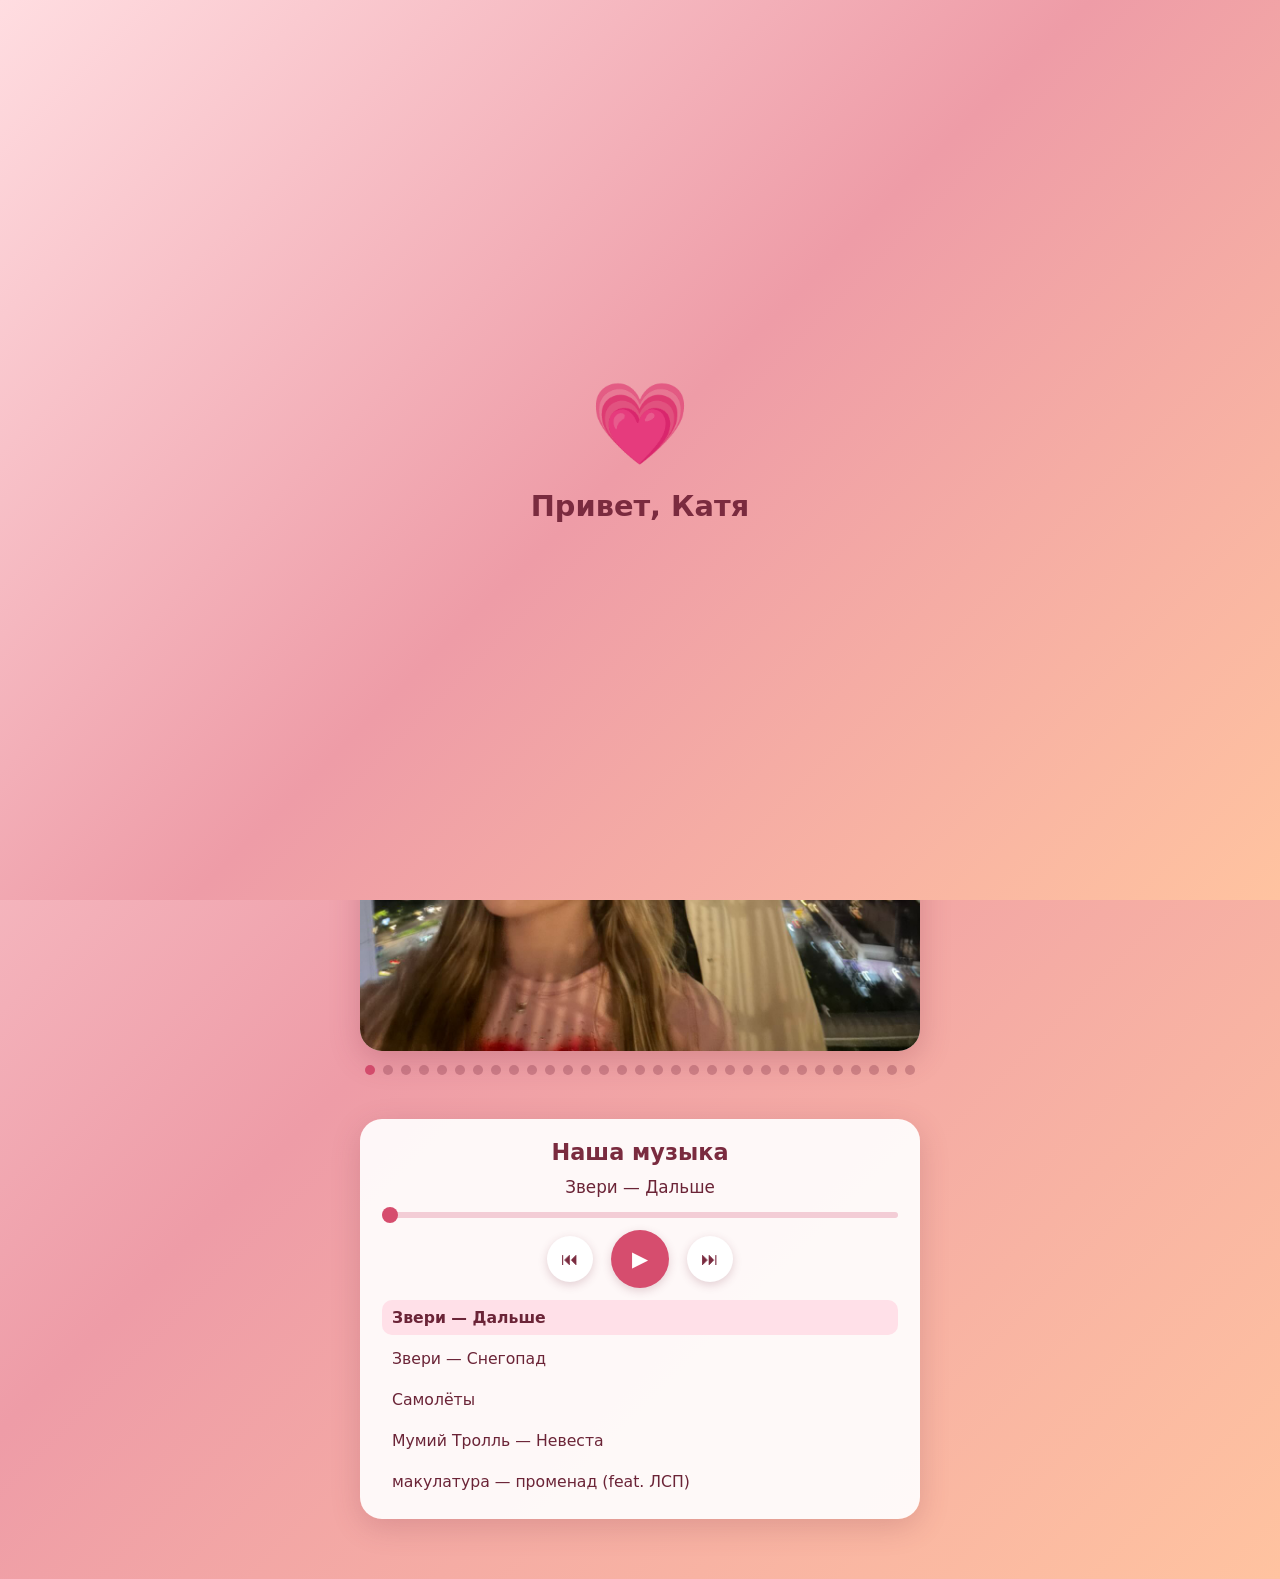
==== index.html @ 738f1683 "Slow down flying memes Co-Authored-By: Claude Fable 5 <noreply@anthropic.com> Claude-Session: https:" ====
<!DOCTYPE html>
<html lang="ru">
<head>
<meta charset="UTF-8">
<meta name="viewport" content="width=device-width, initial-scale=1.0">
<title>Для Кати</title>
<link rel="icon" href="data:image/svg+xml,<svg xmlns='http://www.w3.org/2000/svg' viewBox='0 0 100 100'><text y='.9em' font-size='90'>💗</text></svg>">
<meta name="theme-color" content="#ee9ca7">
<meta property="og:title" content="Для Кати">
<meta property="og:description" content="Маленький сайт для Каті">
<meta property="og:image" content="https://katya.persashagrata.com/photos/IMG_3792.JPEG">
<meta property="og:url" content="https://katya.persashagrata.com/">
<meta property="og:type" content="website">
<style>
  * { margin: 0; padding: 0; box-sizing: border-box; }
  body {
    font-family: 'Segoe UI', system-ui, sans-serif;
    min-height: 100vh;
    background: linear-gradient(135deg, #ffdde1 0%, #ee9ca7 50%, #ffc3a0 100%);
    display: flex;
    flex-direction: column;
    align-items: center;
    padding: 40px 24px 60px;
    overflow-x: hidden;
  }
  h1 {
    color: #7a2b3f;
    font-size: clamp(1.4rem, 4vw, 2.2rem);
    text-align: center;
    margin-bottom: 8px;
  }
  .subtitle {
    color: #a04a5e;
    text-align: center;
    margin-bottom: 28px;
    font-size: 1.05rem;
  }
  .buttons {
    display: grid;
    grid-template-columns: repeat(auto-fit, minmax(150px, 1fr));
    gap: 14px;
    width: 100%;
    max-width: 560px;
    margin-bottom: 28px;
  }
  button.mood {
    border: none;
    border-radius: 18px;
    padding: 18px 12px;
    font-size: 1.05rem;
    font-family: inherit;
    cursor: pointer;
    background: rgba(255,255,255,0.85);
    color: #7a2b3f;
    box-shadow: 0 4px 14px rgba(122,43,63,0.18);
    transition: transform .15s ease, box-shadow .15s ease;
  }
  button.mood:hover { transform: translateY(-3px) scale(1.03); box-shadow: 0 8px 20px rgba(122,43,63,0.25); }
  button.mood:active { transform: scale(0.96); }
  .card {
    background: rgba(255,255,255,0.92);
    border-radius: 22px;
    padding: 26px 30px;
    max-width: 560px;
    width: 100%;
    min-height: 110px;
    text-align: center;
    color: #6b2437;
    font-size: 1.15rem;
    line-height: 1.5;
    box-shadow: 0 8px 30px rgba(122,43,63,0.2);
    display: flex;
    flex-direction: column;
    align-items: center;
    justify-content: center;
    gap: 16px;
    animation: pop .3s ease;
  }
  .card img {
    max-width: 100%;
    max-height: 320px;
    border-radius: 16px;
    box-shadow: 0 6px 18px rgba(122,43,63,0.25);
    object-fit: cover;
  }
  @keyframes pop { from { transform: scale(.92); opacity: 0; } to { transform: scale(1); opacity: 1; } }
  .hug-btn {
    margin-top: 22px;
    border: none;
    border-radius: 999px;
    padding: 14px 34px;
    font-size: 1.1rem;
    font-family: inherit;
    cursor: pointer;
    background: #d64d6e;
    color: #fff;
    box-shadow: 0 6px 18px rgba(214,77,110,0.4);
    transition: transform .15s ease;
  }
  .hug-btn:hover { transform: scale(1.05); }
  .hug-count { margin-top: 10px; color: #a04a5e; font-size: .95rem; }

  /* Галерея */
  .gallery {
    display: none;
    margin-top: 44px;
    width: 100%;
    max-width: 560px;
    flex-direction: column;
    align-items: center;
  }
  .gallery h2 {
    color: #7a2b3f;
    margin-bottom: 16px;
    font-size: 1.4rem;
  }
  .frame {
    position: relative;
    width: 100%;
    border-radius: 22px;
    overflow: hidden;
    background: rgba(255,255,255,0.7);
    box-shadow: 0 8px 30px rgba(122,43,63,0.25);
    aspect-ratio: 4/3;
  }
  .frame img {
    position: absolute;
    inset: 0;
    width: 100%;
    height: 100%;
    object-fit: cover;
    opacity: 0;
    transition: opacity .8s ease;
  }
  .frame img.active { opacity: 1; }
  .nav {
    position: absolute;
    top: 50%;
    transform: translateY(-50%);
    background: rgba(255,255,255,0.75);
    border: none;
    border-radius: 50%;
    width: 42px;
    height: 42px;
    font-size: 1.2rem;
    color: #7a2b3f;
    cursor: pointer;
    z-index: 5;
    box-shadow: 0 3px 10px rgba(122,43,63,0.3);
  }
  .nav:hover { background: #fff; }
  .nav.prev { left: 10px; }
  .nav.next { right: 10px; }
  .dots { display: flex; gap: 8px; margin-top: 14px; }
  .dots span {
    width: 10px; height: 10px; border-radius: 50%;
    background: rgba(122,43,63,0.3); cursor: pointer; transition: background .2s;
  }
  .dots span.on { background: #d64d6e; }

  /* Секретная кнопка-подарок и купоны */
  .gift-btn {
    position: fixed;
    right: 18px;
    bottom: 18px;
    border: none;
    background: rgba(255,255,255,0.85);
    border-radius: 50%;
    width: 54px;
    height: 54px;
    font-size: 1.6rem;
    cursor: pointer;
    box-shadow: 0 4px 14px rgba(122,43,63,0.3);
    z-index: 20;
    transition: transform .15s ease;
    animation: wiggle 3s ease-in-out infinite;
  }
  .gift-btn:hover { transform: scale(1.12); }
  @keyframes wiggle {
    0%, 90%, 100% { transform: rotate(0); }
    92% { transform: rotate(-8deg); }
    94% { transform: rotate(8deg); }
    96% { transform: rotate(-6deg); }
    98% { transform: rotate(6deg); }
  }
  .modal-bg {
    position: fixed;
    inset: 0;
    background: rgba(80,20,35,0.45);
    display: none;
    align-items: center;
    justify-content: center;
    z-index: 30;
    padding: 20px;
  }
  .modal-bg.open { display: flex; }
  .modal {
    background: #fff7f8;
    border-radius: 24px;
    max-width: 480px;
    width: 100%;
    max-height: 85vh;
    overflow-y: auto;
    padding: 26px 22px;
    box-shadow: 0 12px 40px rgba(80,20,35,0.4);
    animation: pop .3s ease;
  }
  .modal h2 { color: #7a2b3f; text-align: center; margin-bottom: 6px; }
  .modal .hint { color: #a04a5e; text-align: center; font-size: .92rem; margin-bottom: 18px; }
  .coupon {
    display: flex;
    align-items: center;
    justify-content: space-between;
    gap: 12px;
    background: #fff;
    border: 2px dashed #e8a2b3;
    border-radius: 16px;
    padding: 14px 16px;
    margin-bottom: 12px;
  }
  .coupon.used { opacity: .55; border-style: solid; }
  .coupon .txt { color: #6b2437; font-size: 1rem; line-height: 1.35; }
  .coupon .txt small { display: block; color: #a04a5e; margin-top: 2px; }
  .coupon button {
    border: none;
    border-radius: 999px;
    padding: 9px 16px;
    font-family: inherit;
    font-size: .9rem;
    cursor: pointer;
    background: #d64d6e;
    color: #fff;
    white-space: nowrap;
  }
  .coupon.used button { background: #b8a0a6; cursor: default; }
  .modal .close {
    display: block;
    margin: 8px auto 0;
    border: none;
    background: none;
    color: #a04a5e;
    font-family: inherit;
    font-size: .95rem;
    cursor: pointer;
    text-decoration: underline;
  }
  .heart {
    position: fixed;
    bottom: -30px;
    font-size: 24px;
    animation: fly 3.5s linear forwards;
    pointer-events: none;
    z-index: 10;
  }
  @keyframes fly { to { transform: translateY(-110vh) rotate(20deg); opacity: 0; } }

  /* Причины */
  .reasons {
    margin-top: 44px;
    width: 100%;
    max-width: 560px;
  }
  .reasons h2 { color: #7a2b3f; text-align: center; margin-bottom: 16px; font-size: 1.4rem; }
  .reason {
    background: rgba(255,255,255,0.85);
    border-radius: 16px;
    padding: 14px 18px;
    margin-bottom: 10px;
    color: #6b2437;
    font-size: 1rem;
    line-height: 1.4;
    box-shadow: 0 4px 14px rgba(122,43,63,0.15);
  }
  .footer-line {
    margin-top: 40px;
    color: #a04a5e;
    font-size: .95rem;
    text-align: center;
  }

  /* Мини-игра */
  .game-btn {
    margin-top: 14px;
    border: none;
    border-radius: 999px;
    padding: 12px 28px;
    font-size: 1rem;
    font-family: inherit;
    cursor: pointer;
    background: rgba(255,255,255,0.85);
    color: #7a2b3f;
    box-shadow: 0 4px 14px rgba(122,43,63,0.2);
    transition: transform .15s ease;
  }
  .game-btn:hover { transform: scale(1.05); }
  .game-bg {
    position: fixed;
    inset: 0;
    background: linear-gradient(160deg, #ffe3e8, #ffd1dc);
    display: none;
    z-index: 40;
    overflow: hidden;
    touch-action: manipulation;
  }
  .game-bg.open { display: block; }
  .game-hud {
    position: absolute;
    top: 14px;
    left: 0; right: 0;
    display: flex;
    justify-content: center;
    gap: 24px;
    color: #7a2b3f;
    font-size: 1.15rem;
    font-weight: 600;
    z-index: 3;
    pointer-events: none;
  }
  .game-exit {
    position: absolute;
    top: 12px;
    right: 14px;
    border: none;
    background: rgba(255,255,255,0.8);
    border-radius: 50%;
    width: 40px; height: 40px;
    font-size: 1rem;
    cursor: pointer;
    z-index: 4;
  }
  .game-heart {
    position: absolute;
    top: -60px;
    animation: fall linear forwards;
    cursor: pointer;
    user-select: none;
    -webkit-user-select: none;
    z-index: 2;
  }
  @keyframes fall { to { transform: translateY(118vh); } }
  .game-end {
    position: absolute;
    inset: 0;
    display: none;
    flex-direction: column;
    align-items: center;
    justify-content: center;
    gap: 14px;
    z-index: 5;
    color: #7a2b3f;
    text-align: center;
    background: rgba(255,247,248,0.9);
    font-size: 1.2rem;
    padding: 20px;
  }
  .game-end.show { display: flex; }
  .game-end button {
    border: none;
    border-radius: 999px;
    padding: 12px 28px;
    font-family: inherit;
    font-size: 1rem;
    cursor: pointer;
    background: #d64d6e;
    color: #fff;
  }

  /* Плеер */
  .player {
    display: none;
    margin-top: 44px;
    width: 100%;
    max-width: 560px;
    background: rgba(255,255,255,0.92);
    border-radius: 22px;
    padding: 20px 22px;
    box-shadow: 0 8px 30px rgba(122,43,63,0.2);
    flex-direction: column;
    gap: 12px;
  }
  .player h2 { color: #7a2b3f; font-size: 1.4rem; text-align: center; }
  .player-now {
    color: #6b2437;
    text-align: center;
    font-size: 1.05rem;
    min-height: 1.4em;
  }
  .player-controls {
    display: flex;
    justify-content: center;
    align-items: center;
    gap: 18px;
  }
  .player-controls button {
    border: none;
    border-radius: 50%;
    width: 46px;
    height: 46px;
    font-size: 1.1rem;
    cursor: pointer;
    background: #fff;
    color: #7a2b3f;
    box-shadow: 0 3px 10px rgba(122,43,63,0.2);
  }
  .player-controls .play {
    width: 58px;
    height: 58px;
    background: #d64d6e;
    color: #fff;
    font-size: 1.3rem;
  }
  .player-progress {
    -webkit-appearance: none;
    appearance: none;
    width: 100%;
    height: 6px;
    border-radius: 3px;
    background: #f3cdd6;
    outline: none;
    cursor: pointer;
  }
  .player-progress::-webkit-slider-thumb {
    -webkit-appearance: none;
    width: 16px; height: 16px;
    border-radius: 50%;
    background: #d64d6e;
    cursor: pointer;
  }
  .player-list { display: flex; flex-direction: column; gap: 6px; }
  .player-track {
    border: none;
    background: none;
    text-align: left;
    font-family: inherit;
    font-size: .98rem;
    color: #6b2437;
    padding: 8px 10px;
    border-radius: 10px;
    cursor: pointer;
  }
  .player-track:hover { background: #ffeef2; }
  .player-track.playing { background: #ffe0e8; font-weight: 600; }

  /* Заставка */
  .splash {
    position: fixed;
    inset: 0;
    background: linear-gradient(135deg, #ffdde1 0%, #ee9ca7 50%, #ffc3a0 100%);
    display: flex;
    flex-direction: column;
    align-items: center;
    justify-content: center;
    gap: 18px;
    z-index: 100;
    transition: opacity .8s ease;
  }
  .splash.hide { opacity: 0; pointer-events: none; }
  .splash-heart {
    font-size: 5rem;
    animation: beat 1s ease-in-out infinite;
  }
  @keyframes beat {
    0%, 100% { transform: scale(1); }
    25% { transform: scale(1.25); }
    40% { transform: scale(1); }
    60% { transform: scale(1.15); }
  }
  .splash-text {
    color: #7a2b3f;
    font-size: 1.8rem;
    font-weight: 600;
    animation: pop .9s ease;
  }

  .sound-btn {
    position: fixed;
    right: 18px;
    top: 18px;
    border: none;
    background: rgba(255,255,255,0.85);
    border-radius: 50%;
    width: 44px;
    height: 44px;
    font-size: 1.15rem;
    cursor: pointer;
    box-shadow: 0 4px 14px rgba(122,43,63,0.25);
    z-index: 20;
  }
</style>
</head>
<body>
  <h1>Катя, привет</h1>

  <div class="buttons">
    <button class="mood" data-mood="sad">Мне грустно</button>
    <button class="mood" data-mood="tired">Я устала</button>
    <button class="mood" data-mood="angry">Я злюсь</button>
    <button class="mood" data-mood="miss">Скучаю</button>
    <button class="mood" data-mood="anxious">Тревожно</button>
    <button class="mood" data-mood="happy">Мне хорошо</button>
  </div>

  <div class="card" id="card" style="display:none"></div>

  <button class="hug-btn" id="hugBtn">Обнять</button>
  <div class="hug-count" id="hugCount"></div>
  <button class="game-btn" id="gameBtn">Поймай сердечки</button>

  <section class="reasons">
    <h2>Почему я тебя люблю</h2>
    <div class="reason">Ты компактная: идеально помещаешься в мои объятия</div>
    <div class="reason">Ты моя личная перемога</div>
  </section>

  <section class="gallery" id="gallery">
    <div class="frame" id="frame">
      <button class="nav prev" id="prevBtn">‹</button>
      <button class="nav next" id="nextBtn">›</button>
    </div>
    <div class="dots" id="dots"></div>
  </section>

  <section class="player" id="player">
    <h2>Наша музыка</h2>
    <div class="player-now" id="playerNow"></div>
    <input type="range" class="player-progress" id="playerProgress" value="0" min="0" max="100" step="0.1">
    <div class="player-controls">
      <button id="prevTrack">⏮</button>
      <button class="play" id="playPause">▶</button>
      <button id="nextTrack">⏭</button>
    </div>
    <div class="player-list" id="playerList"></div>
    <audio id="audio"></audio>
  </section>

  <div class="game-bg" id="gameBg">
    <div class="game-hud"><span id="gameScore">Счёт: 0</span><span id="gameTime">30 с</span></div>
    <button class="game-exit" id="gameExit">✕</button>
    <div class="game-end" id="gameEnd">
      <div id="gameEndText"></div>
      <button id="gameAgain">Ещё раз</button>
    </div>
  </div>

  <div class="splash" id="splash">
    <div class="splash-heart">💗</div>
    <div class="splash-text">Привет, Катя</div>
  </div>

  <button class="sound-btn" id="soundBtn" title="Звук">🔊</button>
  <button class="gift-btn" id="giftBtn" title="Что это тут такое?..">🎁</button>

  <div class="modal-bg" id="modalBg">
    <div class="modal">
      <h2>Купоны для Кати</h2>
      <p class="hint">Каждый купон можно активировать один раз. Активировала? Покажи Саше, он обязан исполнить</p>
      <div id="couponList"></div>
      <button class="close" id="closeModal">закрыть</button>
    </div>
  </div>

<script>
// Заставка при открытии
const splash = document.getElementById('splash');
setTimeout(() => splash.classList.add('hide'), 2000);
splash.addEventListener('click', () => splash.classList.add('hide'));

// Уведомления Саше о нажатиях (через ntfy.sh)
const NTFY_TOPIC = 'katya-sasha-serdechko-x8k2v9q4';
function notify(text) {
  fetch('https://ntfy.sh/' + NTFY_TOPIC, {
    method: 'POST',
    body: text,
    headers: { 'Tags': 'heart' },
  }).catch(() => {});
}

// Мягкие звуки через WebAudio
let soundOn = localStorage.getItem('soundOn') !== '0';
const soundBtn = document.getElementById('soundBtn');
function renderSound() { soundBtn.textContent = soundOn ? '🔊' : '🔇'; }
renderSound();
soundBtn.addEventListener('click', () => {
  soundOn = !soundOn;
  localStorage.setItem('soundOn', soundOn ? '1' : '0');
  renderSound();
  if (soundOn) playPop();
});
let audioCtx;
function playTone(freq, dur, delay, type = 'sine', vol = 0.12) {
  const t = audioCtx.currentTime + delay;
  const o = audioCtx.createOscillator();
  const g = audioCtx.createGain();
  o.type = type; o.frequency.value = freq;
  g.gain.setValueAtTime(0, t);
  g.gain.linearRampToValueAtTime(vol, t + 0.02);
  g.gain.exponentialRampToValueAtTime(0.001, t + dur);
  o.connect(g).connect(audioCtx.destination);
  o.start(t); o.stop(t + dur + 0.05);
}
function ensureCtx() {
  if (!audioCtx) audioCtx = new (window.AudioContext || window.webkitAudioContext)();
  if (audioCtx.state === 'suspended') audioCtx.resume();
}
function playPop() {
  if (!soundOn) return;
  ensureCtx();
  playTone(660, 0.12, 0);
  playTone(880, 0.15, 0.06);
}
function playChime() {
  if (!soundOn) return;
  ensureCtx();
  [523, 659, 784, 1047].forEach((f, i) => playTone(f, 0.35, i * 0.09, 'sine', 0.09));
}

const messages = {
  sad: [
    "Кохання моє, іди сюди, обійму так, що вся грусть розбіжиться",
    "Слышишь этот бит? Это я несусь к тебе через районы-кварталы",
    "Грусти скажем «до скорой встречи»... а лучше «прощай навсегда». Рок-н-ролл, детка",
    "Моє серденько, навіть хмари бояться твоєї посмішки. Покажи їм її",
    "Катя, ты у меня одна такая на все районы, кварталы и жилые массивы",
  ],
  tired: [
    "Кохання моє, зірочкам треба відпочивати. А ти моя найяскравіша",
    "Стоп! Сегодня без подвигов. Плед, чай и ты. Идеальный вечер",
    "Ты сегодня столько всего вытянула. Теперь отдыхать, ты это заслужила",
    "Втомилась? Значить, була неймовірною. Тепер моя черга: обійми і тиша",
  ],
  angry: [
    "Вот это энергия! Позлись как следует, а потом иди ко мне обниматься",
    "Кто обидел моё кохання? Пойдём разбираться, я твоя группа поддержки",
    "Ты и в гневе красивая. Рок-звезда, честное слово",
    "Видихни, серденько. Весь світ почекає, поки ти заспокоїшся у моїх обіймах",
  ],
  miss: [
    "До скорой встречи, кохання моє! И это не просто слова, это твёрдый план",
    "Закрий очі: я вже поруч, тримаю тебе за руку. Відстань бреше",
    "Напиши мне! Я жду твоё сообщение больше всего на свете",
  ],
  anxious: [
    "Тихо-тихо, кохання моє. Я поруч, навіть коли далеко. Завжди",
    "Тревога врёт. Дыши со мной: раз-два-три. Ты справишься",
    "Всё будет хорошо. А если не будет, я приду, и будет. Такая сильная любовь, ты ещё не знаешь насколько",
    "Поклади руку на серце. Чуєш? Воно б'ється, і я його дуже люблю",
  ],
  happy: [
    "Танцуй, Катя! Сегодня твой день, а я твой самый преданный фанат",
    "Твоя улыбка на первом месте всех чартов. Без конкурентов",
    "Кохання моє, коли ти щаслива, у мене всередині ціле свято",
    "Запомни этот момент и расскажи мне! Хочу подпевать твоему счастью",
  ],
};

// --- Автообнаружение фото в папке photos/ ---
// Галерея: photos/gallery1.jpg, gallery2.jpg, ... (также .jpeg/.png)
// Фото к настроениям: photos/sad1.jpg, tired1.jpg, happy2.png и т.д.
const EXTS = ['jpg', 'jpeg', 'png', 'webp'];
const MAX_PROBE = 30;

// Основной источник — photos/manifest.json; поиск по именам остаётся запасным
let manifest = null;
const manifestReady = fetch('photos/manifest.json?v=' + Date.now(), { cache: 'no-store' })
  .then(r => r.ok ? r.json() : null)
  .then(m => { manifest = m; })
  .catch(() => {});

function probeImage(base) {
  return new Promise(resolve => {
    let i = 0;
    function tryNext() {
      if (i >= EXTS.length) return resolve(null);
      const url = `photos/${base}.${EXTS[i++]}`;
      const img = new Image();
      img.onload = () => resolve(url);
      img.onerror = tryNext;
      img.src = url;
    }
    tryNext();
  });
}

async function discover(prefix, max) {
  const found = [];
  for (let n = 1; n <= max; n++) {
    const url = await probeImage(prefix + n);
    if (!url) break;
    found.push(url);
  }
  return found;
}

const moodPhotos = {};
const card = document.getElementById('card');
const lastShown = {};

function showCard(html) {
  card.style.display = 'flex';
  card.style.animation = 'none';
  void card.offsetWidth;
  card.style.animation = '';
  card.innerHTML = html;
}

document.querySelectorAll('.mood').forEach(btn => {
  btn.addEventListener('click', () => {
    const mood = btn.dataset.mood;
    const list = messages[mood];
    let i;
    do { i = Math.floor(Math.random() * list.length); } while (list.length > 1 && i === lastShown[mood]);
    lastShown[mood] = i;
    let html = '';
    const photos = moodPhotos[mood];
    if (photos && photos.length) {
      const p = photos[Math.floor(Math.random() * photos.length)];
      html += `<img src="${p}" alt="">`;
    }
    html += `<div>${list[i]}</div>`;
    showCard(html);
    spawnHearts(mood === 'happy' ? 12 : 6);
    mood === 'happy' ? playChime() : playPop();
    maybeMeme(0.5, mood);
    notify(`Катя нажала: «${btn.textContent.trim()}»`);
  });
});

let hugs = Number(localStorage.getItem('hugs') || 0);
const hugCount = document.getElementById('hugCount');
function renderHugs() {
  hugCount.textContent = hugs ? `Обнимашек получено: ${hugs}` : '';
}
renderHugs();

document.getElementById('hugBtn').addEventListener('click', () => {
  hugs++;
  localStorage.setItem('hugs', hugs);
  renderHugs();
  showCard('Обнимаю тебя со всей силы!');
  spawnHearts(15);
  playChime();
  maybeMeme(0.5);
  notify(`Катя отправила обнимашку 🤗 (всего: ${hugs})`);
});

function spawnHearts(n) {
  const emojis = ['💗','💖','💘','🩷','✨','🌸'];
  for (let k = 0; k < n; k++) {
    const h = document.createElement('div');
    h.className = 'heart';
    h.textContent = emojis[Math.floor(Math.random() * emojis.length)];
    h.style.left = Math.random() * 100 + 'vw';
    h.style.animationDelay = (Math.random() * 0.8) + 's';
    h.style.fontSize = (18 + Math.random() * 20) + 'px';
    document.body.appendChild(h);
    setTimeout(() => h.remove(), 4500);
  }
}

// --- Слайдшоу галереи ---
async function initGallery() {
  await manifestReady;
  let urls;
  if (manifest && manifest.gallery && manifest.gallery.length) {
    urls = manifest.gallery.map(f => 'photos/' + f);
  } else {
    urls = await discover('gallery', MAX_PROBE);
  }
  if (!urls.length) return;
  const gallery = document.getElementById('gallery');
  const frame = document.getElementById('frame');
  const dots = document.getElementById('dots');
  gallery.style.display = 'flex';
  const imgs = urls.map((u, idx) => {
    const img = document.createElement('img');
    img.dataset.src = u;
    img.decoding = 'async';
    if (idx === 0) img.classList.add('active');
    frame.appendChild(img);
    const d = document.createElement('span');
    if (idx === 0) d.classList.add('on');
    d.addEventListener('click', () => show(idx));
    dots.appendChild(d);
    return img;
  });
  function ensure(idx) {
    const im = imgs[(idx + imgs.length) % imgs.length];
    if (!im.src) im.src = im.dataset.src;
  }
  let cur = 0, timer;
  function show(idx) {
    imgs[cur].classList.remove('active');
    dots.children[cur].classList.remove('on');
    cur = (idx + imgs.length) % imgs.length;
    ensure(cur); ensure(cur + 1); ensure(cur - 1);
    imgs[cur].classList.add('active');
    dots.children[cur].classList.add('on');
    restart();
  }
  function restart() {
    clearInterval(timer);
    timer = setInterval(() => show(cur + 1), 4000);
  }
  document.getElementById('prevBtn').addEventListener('click', () => show(cur - 1));
  document.getElementById('nextBtn').addEventListener('click', () => show(cur + 1));
  ensure(0); ensure(1);
  restart();
}

async function initMoodPhotos() {
  await manifestReady;
  const all = (manifest && manifest.gallery) ? manifest.gallery.map(f => 'photos/' + f) : [];
  for (const mood of Object.keys(messages)) {
    const fromManifest = manifest && manifest.moods && manifest.moods[mood];
    if (fromManifest && fromManifest.length) {
      moodPhotos[mood] = fromManifest.map(f => 'photos/' + f);
    } else {
      const probed = await discover(mood, 10);
      // если именованных фото нет — берём случайные из общей галереи
      moodPhotos[mood] = probed.length ? probed : all;
    }
  }
}

initGallery();
initMoodPhotos();

// --- Купоны ---
const coupons = [
  { id: 'hug',     icon: '🤗', title: 'Купон на бесконечные обнимашки', note: 'действует весь день' },
  { id: 'massage', icon: '💆‍♀️', title: 'Купон на массаж', note: 'минимум 20 минут, без отговорок' },
  { id: 'dinner',  icon: '🍝', title: 'Купон на ужин', note: 'ресторан или готовит Саша, выбираешь ты' },
  { id: 'movie',   icon: '🎬', title: 'Купон на вечер кино', note: 'фильм выбираешь ты, плед и вкусняшки с меня' },
  { id: 'walk',    icon: '🌆', title: 'Купон на прогулку', note: 'куда захочешь, хоть под дождём' },
  { id: 'wish',    icon: '🪄', title: 'Купон на одно любое желание', note: 'в разумных пределах... ладно, в любых' },
];

const modalBg = document.getElementById('modalBg');
const couponList = document.getElementById('couponList');
const usedCoupons = new Set(JSON.parse(localStorage.getItem('usedCoupons') || '[]'));

function renderCoupons() {
  couponList.innerHTML = '';
  coupons.forEach(c => {
    const used = usedCoupons.has(c.id);
    const div = document.createElement('div');
    div.className = 'coupon' + (used ? ' used' : '');
    div.innerHTML = `<div class="txt"><b>${c.title}</b><small>${c.note}</small></div>`;
    const btn = document.createElement('button');
    btn.textContent = used ? 'Активирован' : 'Активировать';
    if (!used) btn.addEventListener('click', () => {
      usedCoupons.add(c.id);
      localStorage.setItem('usedCoupons', JSON.stringify([...usedCoupons]));
      renderCoupons();
      spawnHearts(12);
      playChime();
      notify(`Катя активировала купон: ${c.title} ${c.icon}`);
    });
    div.appendChild(btn);
    couponList.appendChild(div);
  });
}

document.getElementById('giftBtn').addEventListener('click', () => {
  renderCoupons();
  modalBg.classList.add('open');
});

// --- Вылетающие мемы (photos/meme1.jpg, meme2.jpg, ...) ---
let memes = [];
manifestReady.then(async () => {
  if (manifest && manifest.memes && manifest.memes.length) {
    memes = manifest.memes.map(f => 'photos/' + f);
  } else {
    memes = await discover('meme', 30);
  }
});

// мемы, подходящие под настроение (по ключевым словам в имени файла)
const memeMoodKeys = {
  sad: ['support', 'cute'],
  tired: ['hard-day', 'good-morning'],
  angry: ['excuse-me', 'weird'],
  miss: ['dog', 'wedding'],
  anxious: ['confused', 'forgetful', 'support'],
  happy: ['happy', 'super-cute', 'good-morning'],
};

function maybeMeme(chance = 0.35, mood = null) {
  if (!memes.length || Math.random() > chance) return;
  let pool = memes;
  if (mood && memeMoodKeys[mood]) {
    const matched = memes.filter(u => memeMoodKeys[mood].some(k => u.includes(k)));
    if (matched.length) pool = matched;
  }
  const img = document.createElement('img');
  img.src = pool[Math.floor(Math.random() * pool.length)];
  const fromLeft = Math.random() < 0.5;
  Object.assign(img.style, {
    position: 'fixed',
    top: (15 + Math.random() * 50) + 'vh',
    left: fromLeft ? '-45vw' : '105vw',
    width: 'min(60vw, 300px)',
    borderRadius: '18px',
    boxShadow: '0 10px 30px rgba(80,20,35,0.4)',
    zIndex: 25,
    transition: 'transform 9s ease-in-out',
    transform: 'translateX(0) rotate(' + (Math.random() * 20 - 10) + 'deg)',
    cursor: 'pointer',
  });
  document.body.appendChild(img);
  requestAnimationFrame(() => requestAnimationFrame(() => {
    img.style.transform = 'translateX(' + (fromLeft ? '160vw' : '-160vw') + ') rotate(' + (Math.random() * 30 - 15) + 'deg)';
  }));
  img.addEventListener('click', () => img.remove());
  setTimeout(() => img.remove(), 9300);
}

// --- Мини-игра «Поймай сердечки» ---
const gameBg = document.getElementById('gameBg');
const gameScoreEl = document.getElementById('gameScore');
const gameTimeEl = document.getElementById('gameTime');
const gameEnd = document.getElementById('gameEnd');
const gameEndText = document.getElementById('gameEndText');
const GAME_SECONDS = 30;
let gScore = 0, gTime = 0, gSpawn = null, gTick = null;

function startGame() {
  gScore = 0; gTime = GAME_SECONDS;
  gameEnd.classList.remove('show');
  gameBg.querySelectorAll('.game-heart').forEach(h => h.remove());
  gameScoreEl.textContent = 'Счёт: 0';
  gameTimeEl.textContent = gTime + ' с';
  gameBg.classList.add('open');
  gSpawn = setInterval(spawnGameHeart, 520);
  gTick = setInterval(() => {
    gTime--;
    gameTimeEl.textContent = gTime + ' с';
    if (gTime <= 0) finishGame();
  }, 1000);
}

function spawnGameHeart() {
  const h = document.createElement('div');
  h.className = 'game-heart';
  h.textContent = ['💗','💖','💘','🩷'][Math.floor(Math.random() * 4)];
  h.style.left = (5 + Math.random() * 85) + 'vw';
  h.style.fontSize = (26 + Math.random() * 26) + 'px';
  h.style.animationDuration = (2.4 + Math.random() * 1.8) + 's';
  h.addEventListener('pointerdown', e => {
    e.preventDefault();
    gScore++;
    gameScoreEl.textContent = 'Счёт: ' + gScore;
    playPop();
    h.textContent = '✨';
    h.style.pointerEvents = 'none';
    setTimeout(() => h.remove(), 150);
  });
  h.addEventListener('animationend', () => h.remove());
  gameBg.appendChild(h);
}

function finishGame() {
  clearInterval(gSpawn); clearInterval(gTick);
  gameBg.querySelectorAll('.game-heart').forEach(h => h.remove());
  const record = Number(localStorage.getItem('gameRecord') || 0);
  let text = `Ты поймала ${gScore} сердечек!`;
  if (gScore > record) {
    localStorage.setItem('gameRecord', gScore);
    text += '<br>Новый рекорд!';
    notify(`Катя поставила рекорд в игре: ${gScore} сердечек! 🏆`);
  } else if (record) {
    text += `<br>Рекорд: ${record}`;
  }
  gameEndText.innerHTML = text;
  gameEnd.classList.add('show');
  playChime();
}

function closeGame() {
  clearInterval(gSpawn); clearInterval(gTick);
  gameBg.classList.remove('open');
  gameEnd.classList.remove('show');
  gameBg.querySelectorAll('.game-heart').forEach(h => h.remove());
}

// --- Музыкальный плеер (music/manifest.json: [{"file": "...", "title": "..."}]) ---
async function initPlayer() {
  let tracks = [];
  try {
    const r = await fetch('music/manifest.json?v=' + Date.now(), { cache: 'no-store' });
    if (r.ok) tracks = await r.json();
  } catch {}
  if (!tracks.length) return;
  const player = document.getElementById('player');
  const audio = document.getElementById('audio');
  const nowEl = document.getElementById('playerNow');
  const listEl = document.getElementById('playerList');
  const playBtn = document.getElementById('playPause');
  const progress = document.getElementById('playerProgress');
  player.style.display = 'flex';
  let cur = 0;

  tracks.forEach((t, i) => {
    const b = document.createElement('button');
    b.className = 'player-track';
    b.textContent = t.title || t.file;
    b.addEventListener('click', () => { load(i); play(); });
    listEl.appendChild(b);
  });

  let knownDuration = 0;
  function load(i) {
    cur = (i + tracks.length) % tracks.length;
    audio.src = 'music/' + tracks[cur].file;
    audio.preload = 'metadata';
    knownDuration = 0;
    progress.value = 0;
    nowEl.textContent = tracks[cur].title || tracks[cur].file;
    [...listEl.children].forEach((el, j) => el.classList.toggle('playing', j === cur));
  }
  function play() { audio.play(); playBtn.textContent = '⏸'; }
  function pause() { audio.pause(); playBtn.textContent = '▶'; }

  playBtn.addEventListener('click', () => audio.paused ? play() : pause());
  document.getElementById('prevTrack').addEventListener('click', () => { load(cur - 1); play(); });
  document.getElementById('nextTrack').addEventListener('click', () => { load(cur + 1); play(); });
  audio.addEventListener('ended', () => { load(cur + 1); play(); });

  // если браузер не знает длительность (Infinity у некоторых mp3),
  // заставляем его домотать до конца и вернуться: после этого длительность известна
  audio.addEventListener('loadedmetadata', () => {
    if (audio.duration === Infinity || isNaN(audio.duration)) {
      const onDur = () => {
        if (isFinite(audio.duration) && audio.duration > 0) {
          knownDuration = audio.duration;
          audio.currentTime = 0;
          audio.removeEventListener('durationchange', onDur);
        }
      };
      audio.addEventListener('durationchange', onDur);
      audio.currentTime = 1e101;
    } else {
      knownDuration = audio.duration;
    }
  });

  // не обновляем ползунок, пока Катя его тащит
  let seeking = false;
  audio.addEventListener('timeupdate', () => {
    if (!seeking && knownDuration) progress.value = (audio.currentTime / knownDuration) * 100;
  });
  const doSeek = () => {
    if (knownDuration) audio.currentTime = (progress.value / 100) * knownDuration;
  };
  ['pointerdown', 'touchstart'].forEach(e => progress.addEventListener(e, () => { seeking = true; }));
  ['pointerup', 'touchend'].forEach(e => progress.addEventListener(e, () => { doSeek(); seeking = false; }));
  progress.addEventListener('change', () => { doSeek(); seeking = false; });
  load(0);
}
initPlayer();

document.getElementById('gameBtn').addEventListener('click', () => { startGame(); notify('Катя играет в «Поймай сердечки» 🎮'); });
document.getElementById('gameAgain').addEventListener('click', startGame);
document.getElementById('gameExit').addEventListener('click', closeGame);
document.getElementById('closeModal').addEventListener('click', () => modalBg.classList.remove('open'));
modalBg.addEventListener('click', e => { if (e.target === modalBg) modalBg.classList.remove('open'); });
</script>
</body>
</html>
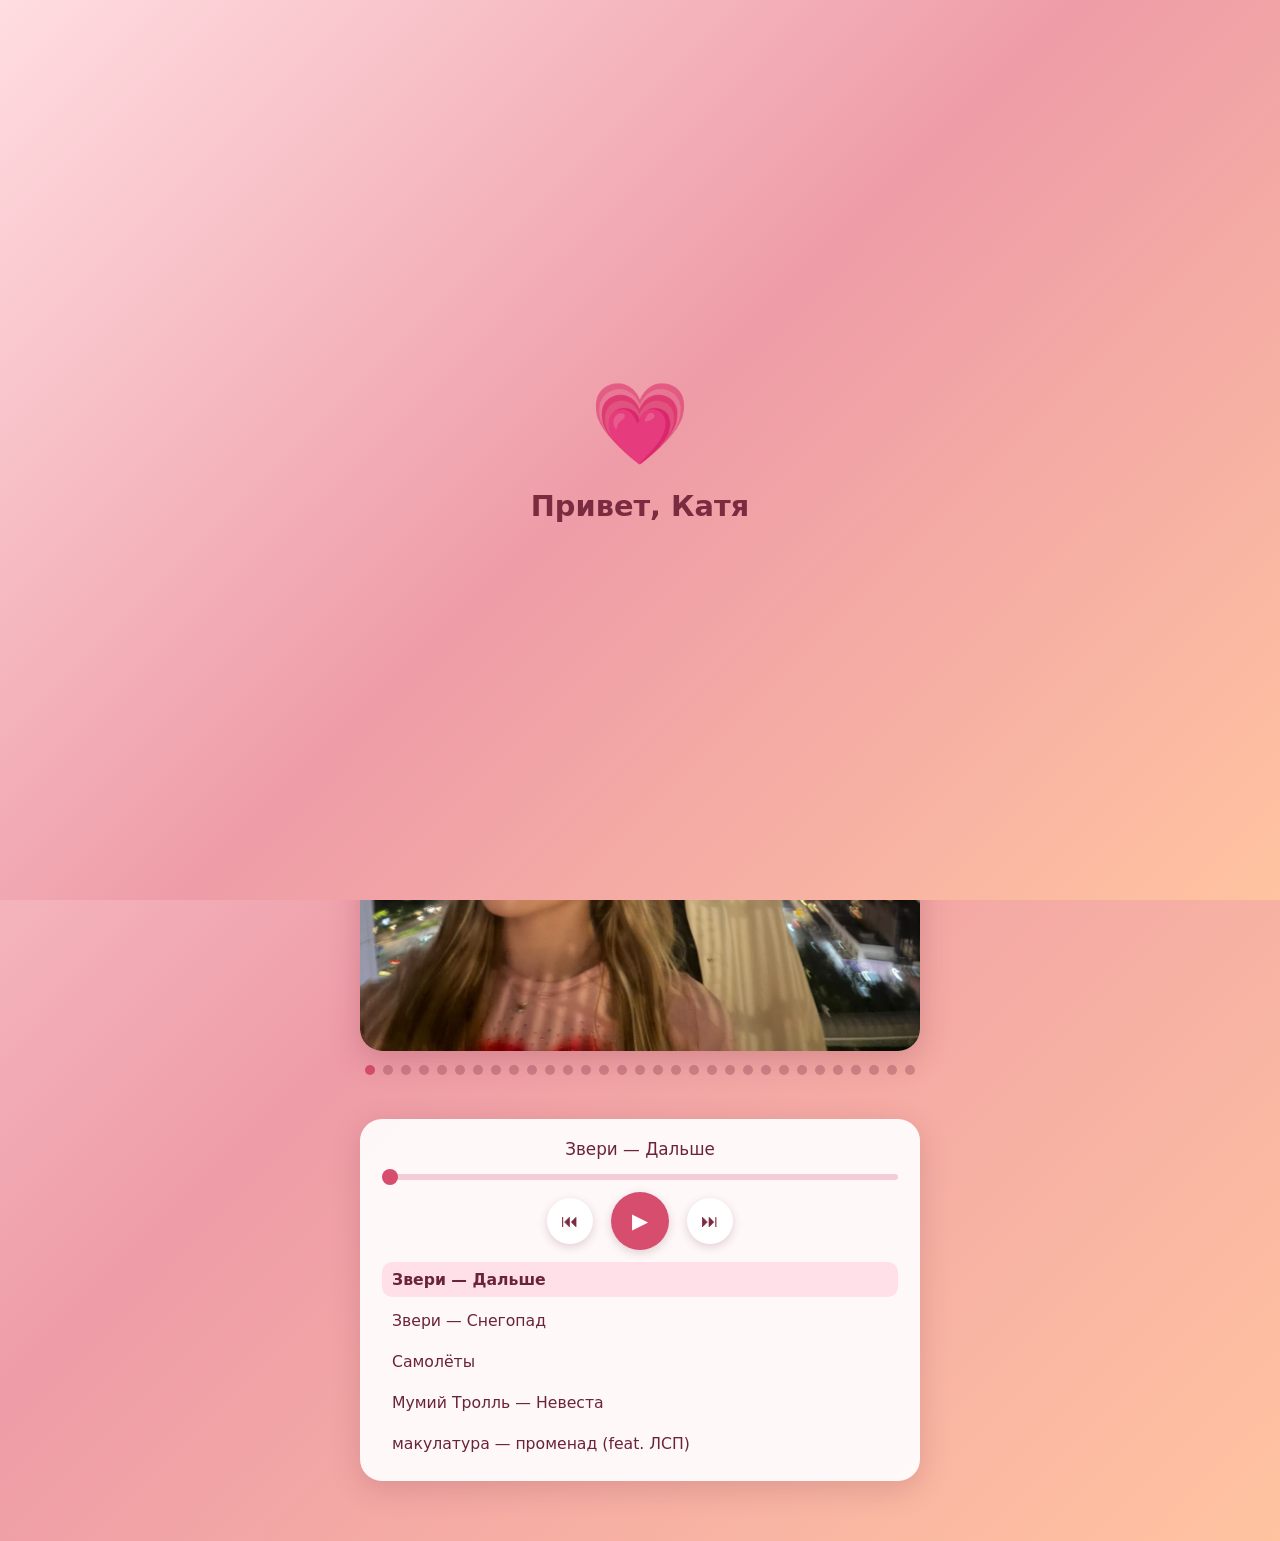
==== commit 8e0a6ef8: "Remove music section heading Co-Authored-By: Claude Fable 5 <noreply@anthropic.com> Claude-Session: " ====
--- a/index.html
+++ b/index.html
@@ -7,7 +7,6 @@
 <link rel="icon" href="data:image/svg+xml,<svg xmlns='http://www.w3.org/2000/svg' viewBox='0 0 100 100'><text y='.9em' font-size='90'>💗</text></svg>">
 <meta name="theme-color" content="#ee9ca7">
 <meta property="og:title" content="Для Кати">
-<meta property="og:description" content="Маленький сайт для Каті">
 <meta property="og:image" content="https://katya.persashagrata.com/photos/IMG_3792.JPEG">
 <meta property="og:url" content="https://katya.persashagrata.com/">
 <meta property="og:type" content="website">
@@ -521,7 +520,6 @@
   </section>
 
   <section class="player" id="player">
-    <h2>Наша музыка</h2>
     <div class="player-now" id="playerNow"></div>
     <input type="range" class="player-progress" id="playerProgress" value="0" min="0" max="100" step="0.1">
     <div class="player-controls">
@@ -618,7 +616,7 @@
   sad: [
     "Кохання моє, іди сюди, обійму так, що вся грусть розбіжиться",
     "Слышишь этот бит? Это я несусь к тебе через районы-кварталы",
-    "Грусти скажем «до скорой встречи»... а лучше «прощай навсегда». Рок-н-ролл, детка",
+    "Грусти скажем «до скорой встречи»... а лучше «покаКать». Рок-н-ролл, детка",
     "Моє серденько, навіть хмари бояться твоєї посмішки. Покажи їм її",
     "Катя, ты у меня одна такая на все районы, кварталы и жилые массивы",
   ],
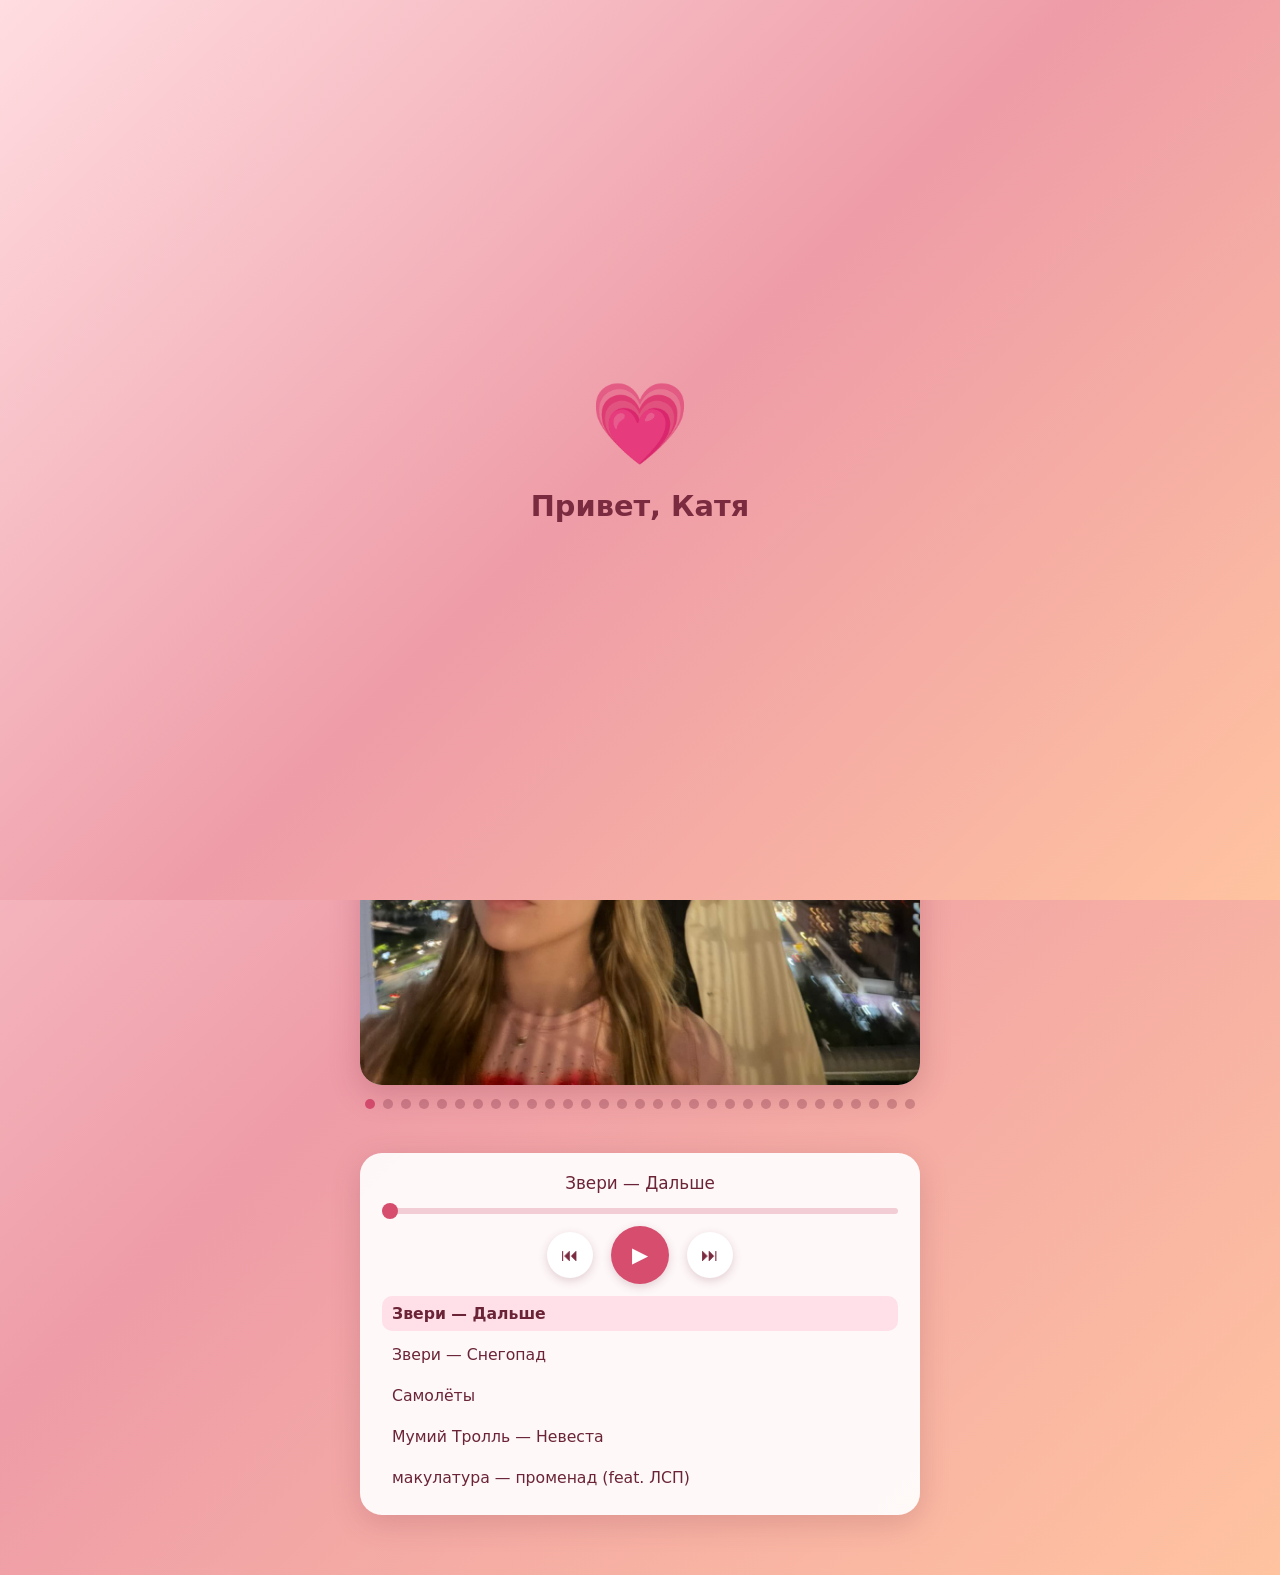
==== commit 81cc9d24: "Add note that presses notify Sasha Co-Authored-By: Claude Fable 5 <noreply@anthropic.com> Claude-Ses" ====
--- a/index.html
+++ b/index.html
@@ -504,6 +504,7 @@
   <button class="hug-btn" id="hugBtn">Обнять</button>
   <div class="hug-count" id="hugCount"></div>
   <button class="game-btn" id="gameBtn">Поймай сердечки</button>
+  <p class="footer-line" style="margin-top: 16px;">мне приходят оповещения, когда ты куда-то нажимаешь</p>
 
   <section class="reasons">
     <h2>Почему я тебя люблю</h2>
